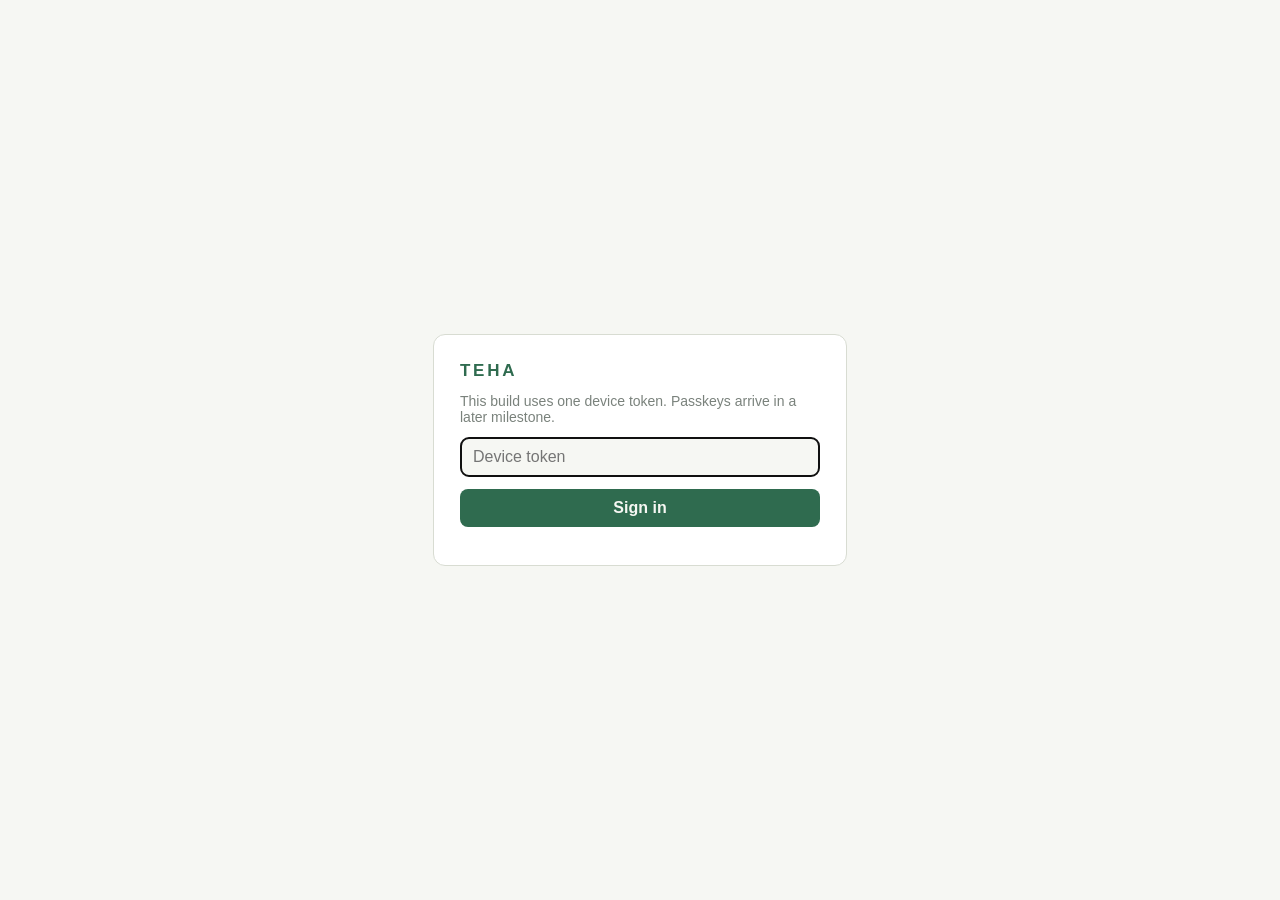
==== internal/webui/assets/login.html @ 8c7d5514 "feat: first working proof of concept One Go binary serves the HTTP API, the command-log sync endpoin" ====
<!doctype html>
<html lang="en">
<head>
<meta charset="utf-8">
<meta name="viewport" content="width=device-width, initial-scale=1">
<title>teha — sign in</title>
<style>
:root{--bg:#f6f7f3;--card:#fff;--ink:#1c221d;--ink-3:#7a827c;--line:#d8dcd2;--accent:#2f6b4f}
@media (prefers-color-scheme:dark){:root{--bg:#131714;--card:#1b201c;--ink:#e7eae4;--ink-3:#7f877f;--line:#2b322c;--accent:#7fc49b}}
body{margin:0;min-height:100vh;display:grid;place-items:center;background:var(--bg);color:var(--ink);
  font-family:-apple-system,BlinkMacSystemFont,"Segoe UI",Roboto,sans-serif}
form{background:var(--card);border:1px solid var(--line);border-radius:12px;padding:26px;width:min(360px,92vw);display:grid;gap:12px}
h1{margin:0;font-size:17px;letter-spacing:.16em;text-transform:uppercase;color:var(--accent)}
p{margin:0;color:var(--ink-3);font-size:14px}
input,button{font:inherit;padding:10px 12px;border-radius:8px;border:1px solid var(--line);background:var(--bg);color:var(--ink)}
button{background:var(--accent);color:var(--bg);border:none;font-weight:600;cursor:pointer}
.err{color:#c8412f;font-size:14px}
</style>
</head>
<body>
<form method="POST" action="/login">
  <h1>teha</h1>
  <p>This build uses one device token. Passkeys arrive in a later milestone.</p>
  <input type="password" name="token" placeholder="Device token" autofocus autocomplete="current-password">
  <button type="submit">Sign in</button>
  <p class="err" id="err"></p>
</form>
<script>
if (location.search.includes('bad=1')) document.getElementById('err').textContent = 'That token did not match.';
</script>
</body>
</html>
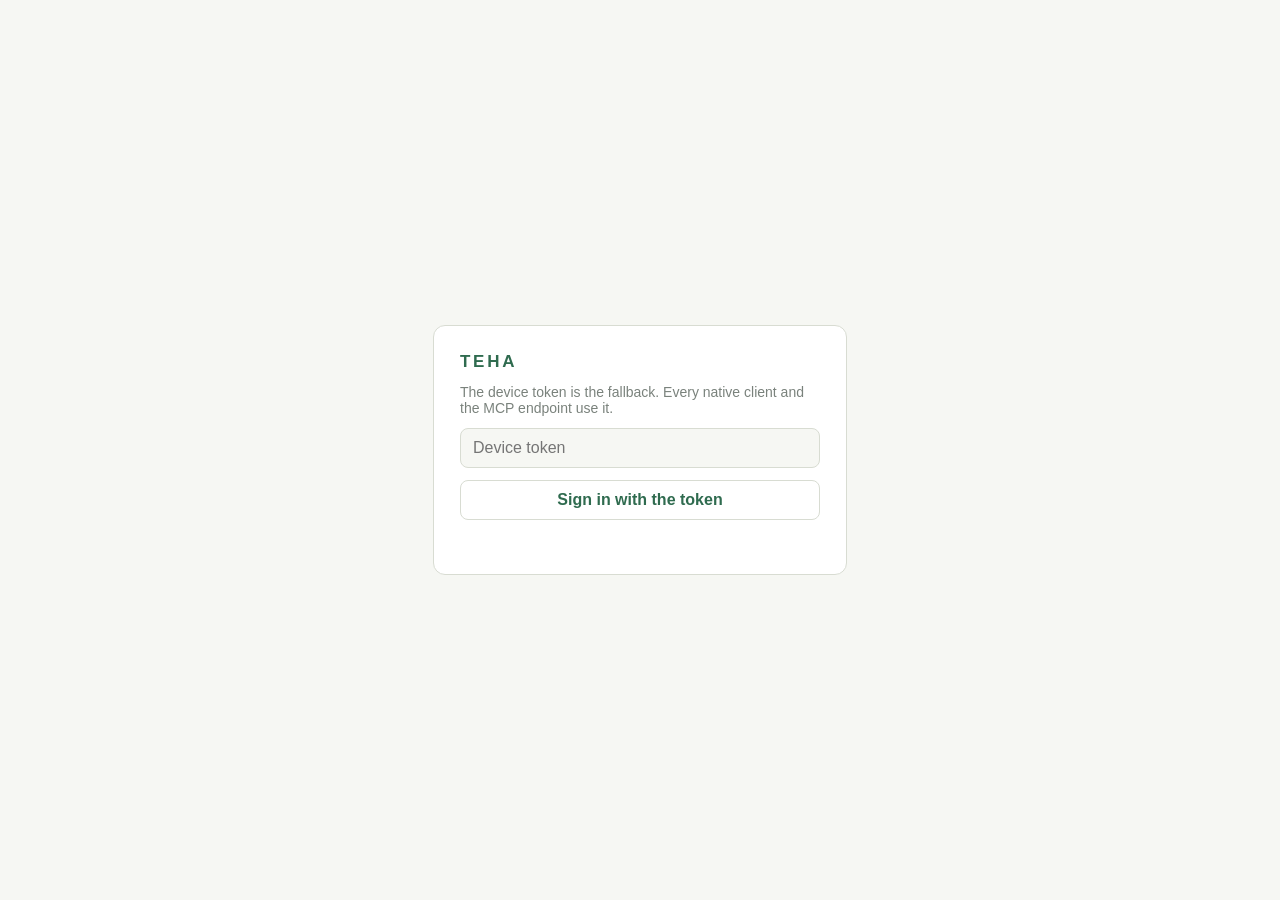
==== commit 03da2d5f: "feat(web): a passkey button on the sign-in page, and a settings area that enrols one passkey.js hold" ====
--- a/internal/webui/assets/login.html
+++ b/internal/webui/assets/login.html
@@ -1,4 +1,5 @@
 <!doctype html>
+<!-- SPDX-License-Identifier: AGPL-3.0-or-later -->
 <html lang="en">
 <head>
 <meta charset="utf-8">
@@ -9,24 +10,34 @@
 @media (prefers-color-scheme:dark){:root{--bg:#131714;--card:#1b201c;--ink:#e7eae4;--ink-3:#7f877f;--line:#2b322c;--accent:#7fc49b}}
 body{margin:0;min-height:100vh;display:grid;place-items:center;background:var(--bg);color:var(--ink);
   font-family:-apple-system,BlinkMacSystemFont,"Segoe UI",Roboto,sans-serif}
-form{background:var(--card);border:1px solid var(--line);border-radius:12px;padding:26px;width:min(360px,92vw);display:grid;gap:12px}
+.card{background:var(--card);border:1px solid var(--line);border-radius:12px;padding:26px;width:min(360px,92vw);display:grid;gap:12px}
 h1{margin:0;font-size:17px;letter-spacing:.16em;text-transform:uppercase;color:var(--accent)}
 p{margin:0;color:var(--ink-3);font-size:14px}
+form{display:grid;gap:12px;margin:0}
 input,button{font:inherit;padding:10px 12px;border-radius:8px;border:1px solid var(--line);background:var(--bg);color:var(--ink)}
 button{background:var(--accent);color:var(--bg);border:none;font-weight:600;cursor:pointer}
-.err{color:#c8412f;font-size:14px}
+button.ghost{background:none;color:var(--accent);border:1px solid var(--line);font-weight:600}
+.or{display:flex;align-items:center;gap:10px;color:var(--ink-3);font-size:12px;letter-spacing:.1em;text-transform:uppercase}
+.or::before,.or::after{content:"";flex:1;height:1px;background:var(--line)}
+.err{color:#c8412f;font-size:14px;min-height:1.2em}
+[hidden]{display:none}
 </style>
 </head>
 <body>
-<form method="POST" action="/login">
+<div class="card">
   <h1>teha</h1>
-  <p>This build uses one device token. Passkeys arrive in a later milestone.</p>
-  <input type="password" name="token" placeholder="Device token" autofocus autocomplete="current-password">
-  <button type="submit">Sign in</button>
+  <div id="pk" hidden>
+    <button type="button" id="pkBtn">Sign in with a passkey</button>
+    <p class="err" id="pkErr"></p>
+  </div>
+  <div class="or" id="or" hidden>or</div>
+  <p>The device token is the fallback. Every native client and the MCP endpoint use it.</p>
+  <form method="POST" action="/login">
+    <input type="password" name="token" placeholder="Device token" autocomplete="current-password">
+    <button type="submit" class="ghost">Sign in with the token</button>
+  </form>
   <p class="err" id="err"></p>
-</form>
-<script>
-if (location.search.includes('bad=1')) document.getElementById('err').textContent = 'That token did not match.';
-</script>
+</div>
+<script type="module" src="/login.js"></script>
 </body>
 </html>
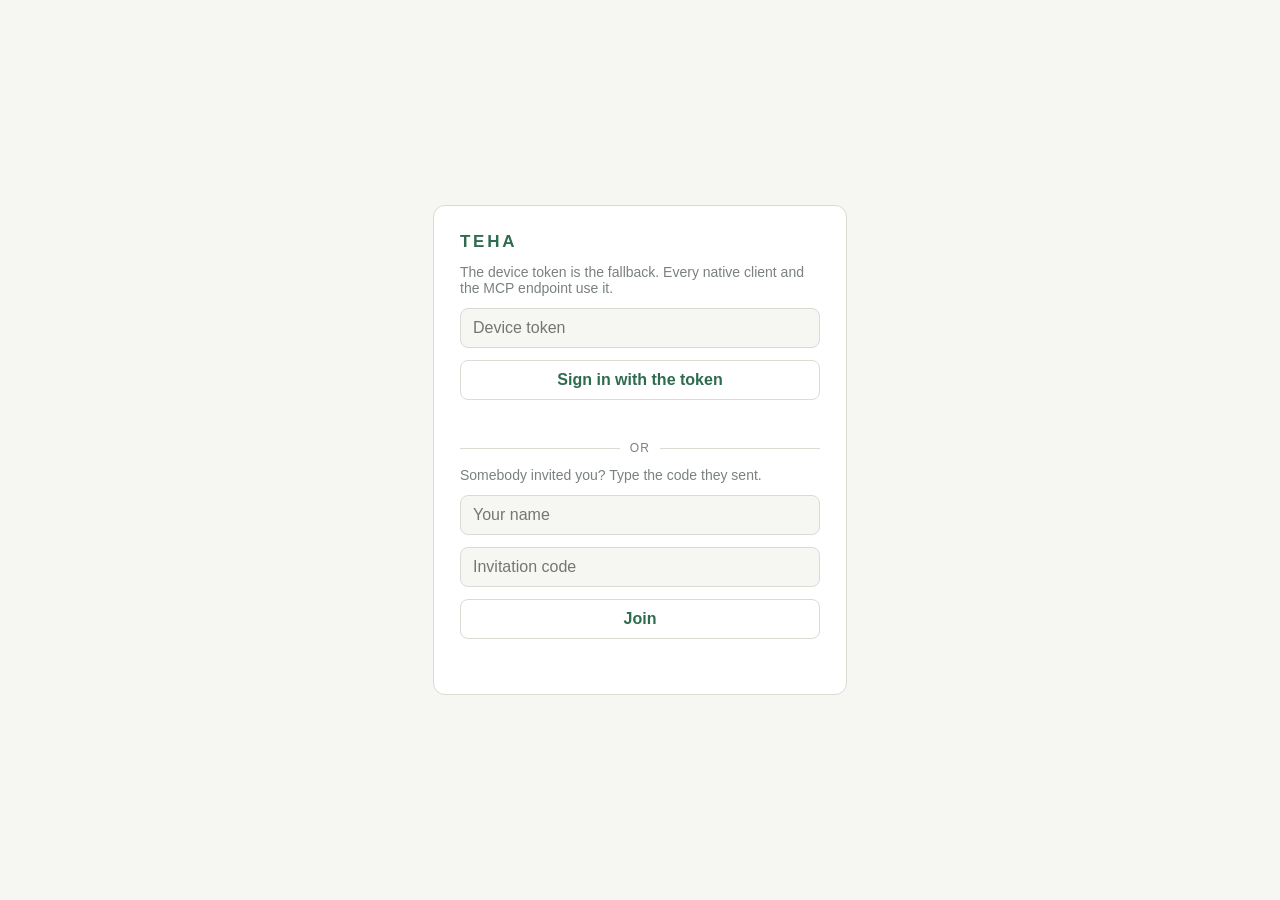
==== commit a575d7cc: "feat: the household, comments, shopping mode and a local copy that grows Milestone M6 is built, and " ====
--- a/internal/webui/assets/login.html
+++ b/internal/webui/assets/login.html
@@ -37,6 +37,15 @@
     <button type="submit" class="ghost">Sign in with the token</button>
   </form>
   <p class="err" id="err"></p>
+
+  <div class="or">or</div>
+  <p>Somebody invited you? Type the code they sent.</p>
+  <form id="joinForm">
+    <input id="joinName" placeholder="Your name" maxlength="60" autocomplete="nickname">
+    <input id="joinCode" placeholder="Invitation code" autocomplete="off" spellcheck="false">
+    <button type="submit" class="ghost" id="joinBtn">Join</button>
+  </form>
+  <p class="err" id="joinErr"></p>
 </div>
 <script type="module" src="/login.js"></script>
 </body>
